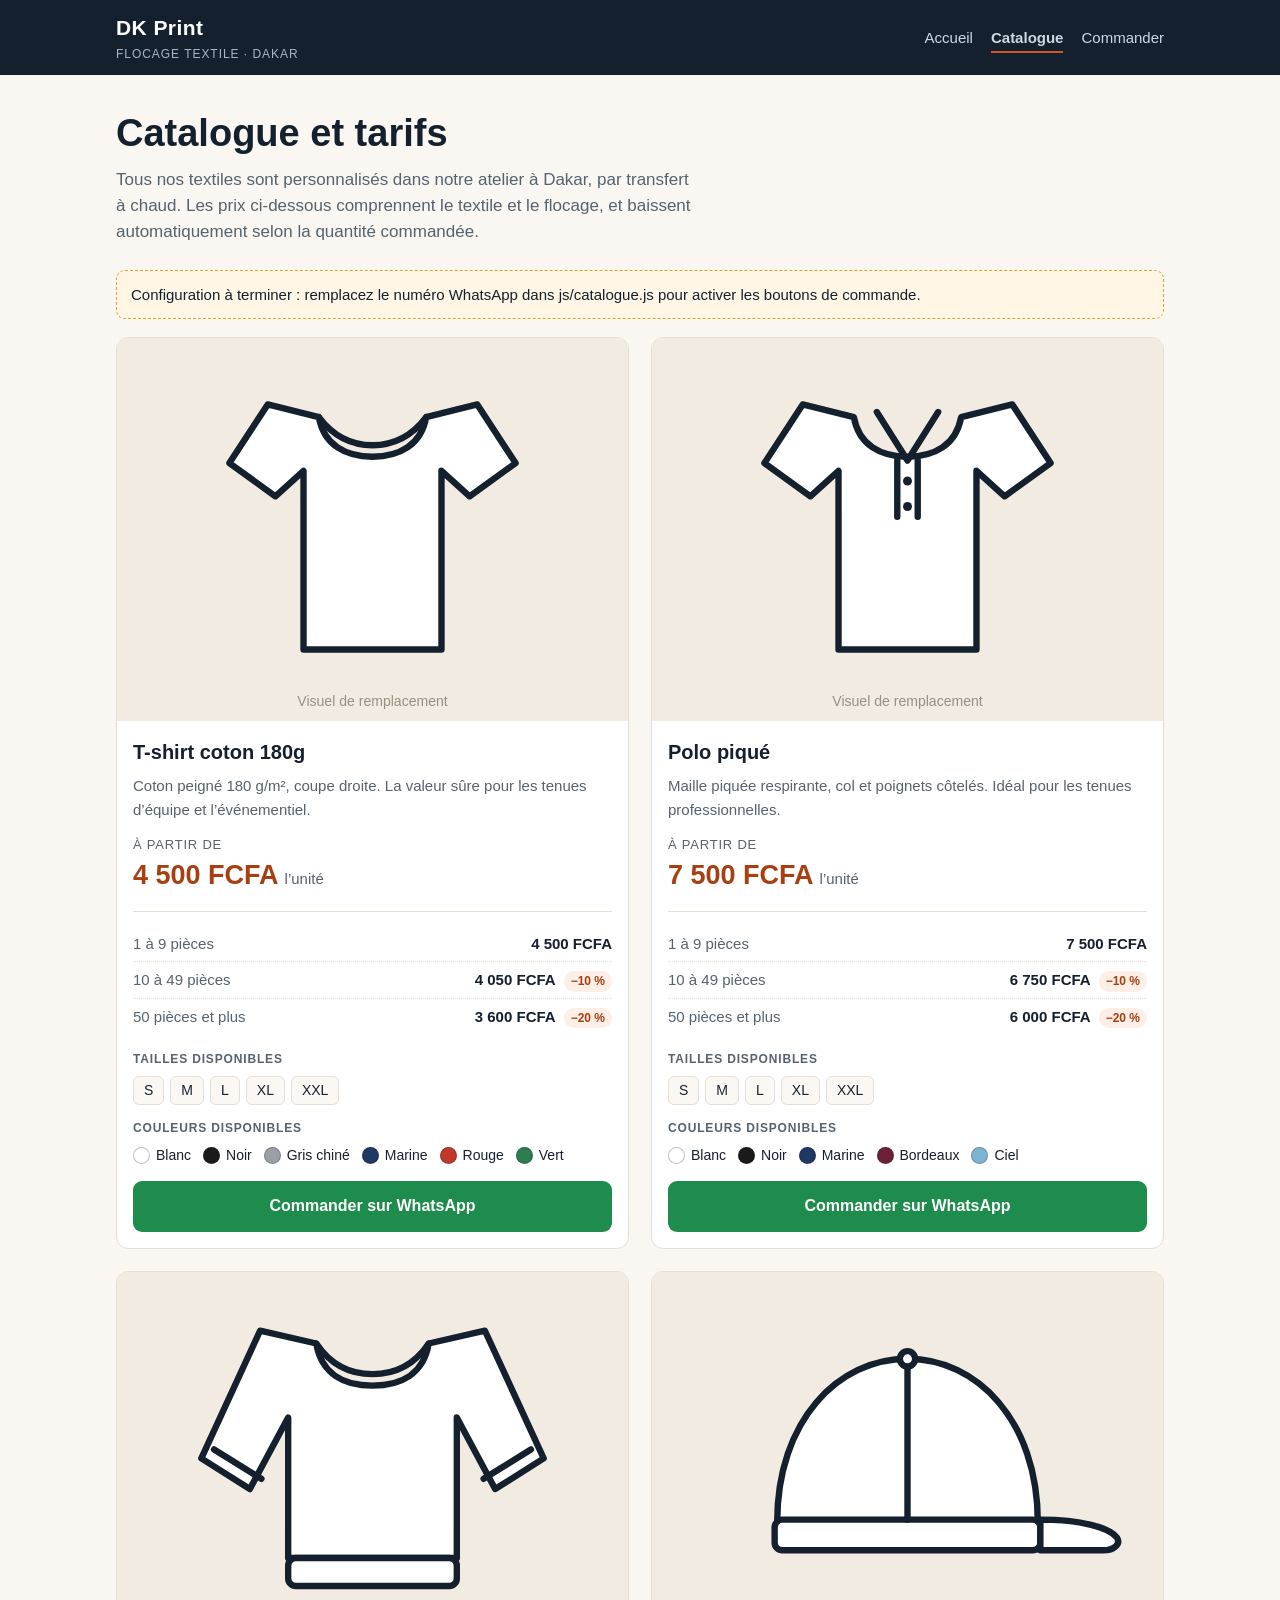
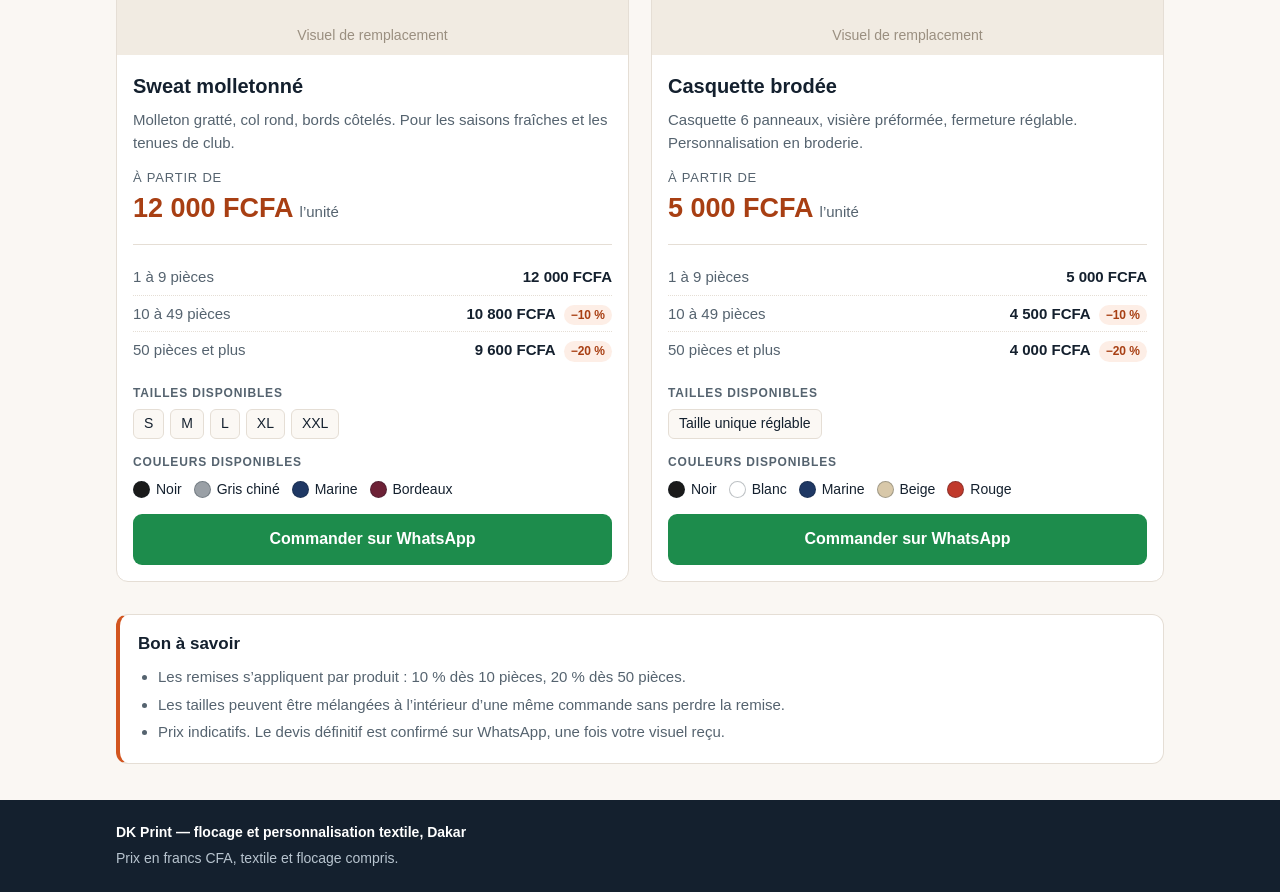
==== catalogue.html @ 84afbaed "Ajoute la page catalogue avec les quatre produits et les tarifs dégressifs Page statique sans dépend" ====
<!DOCTYPE html>
<html lang="fr">
<head>
<meta charset="utf-8">
<meta name="viewport" content="width=device-width, initial-scale=1">
<title>Catalogue et tarifs — DK Print, flocage textile à Dakar</title>
<meta name="description" content="T-shirts, polos, sweats et casquettes personnalisés par flocage à Dakar. Tarifs dégressifs à partir de 10 et 50 pièces. Devis sur WhatsApp.">
<meta property="og:title" content="Catalogue et tarifs — DK Print">
<meta property="og:description" content="Flocage textile à Dakar. T-shirts à partir de 4 500 FCFA, tarifs dégressifs dès 10 pièces.">
<meta property="og:type" content="website">
<meta property="og:locale" content="fr_FR">
<link rel="stylesheet" href="css/style.css">
</head>
<body>

<header class="entete">
  <div class="conteneur entete__barre">
    <a class="logo" href="index.html">
      <span class="logo__marque">DK&nbsp;Print</span>
      <span class="logo__metier">Flocage textile · Dakar</span>
    </a>
    <nav class="nav" aria-label="Navigation principale">
      <a href="index.html">Accueil</a>
      <a class="nav__actif" href="catalogue.html" aria-current="page">Catalogue</a>
      <a href="commander.html">Commander</a>
    </nav>
  </div>
</header>

<main class="conteneur">

  <h1 class="titre-page">Catalogue et tarifs</h1>
  <p class="chapo">
    Tous nos textiles sont personnalisés dans notre atelier à Dakar, par transfert à chaud.
    Les prix ci-dessous comprennent le textile et le flocage, et baissent automatiquement
    selon la quantité commandée.
  </p>

  <div id="catalogue" class="grille"></div>

  <noscript>
    <p class="avis-config">
      Cette page a besoin de JavaScript pour afficher le catalogue complet.
      Voici nos tarifs par pièce, textile et flocage compris :
    </p>
    <!-- Repli sans JavaScript. Si vous modifiez un prix dans js/catalogue.js,
         pensez à le reporter ici. -->
    <table class="tableau-repli">
      <caption>Prix unitaires, textile et flocage compris</caption>
      <thead>
        <tr><th scope="col">Produit</th><th scope="col">1 à 9</th><th scope="col">10 à 49</th><th scope="col">50 et +</th></tr>
      </thead>
      <tbody>
        <tr><th scope="row">T-shirt coton 180g</th><td>4&nbsp;500&nbsp;FCFA</td><td>4&nbsp;050&nbsp;FCFA</td><td>3&nbsp;600&nbsp;FCFA</td></tr>
        <tr><th scope="row">Polo piqué</th><td>7&nbsp;500&nbsp;FCFA</td><td>6&nbsp;750&nbsp;FCFA</td><td>6&nbsp;000&nbsp;FCFA</td></tr>
        <tr><th scope="row">Sweat molletonné</th><td>12&nbsp;000&nbsp;FCFA</td><td>10&nbsp;800&nbsp;FCFA</td><td>9&nbsp;600&nbsp;FCFA</td></tr>
        <tr><th scope="row">Casquette brodée</th><td>5&nbsp;000&nbsp;FCFA</td><td>4&nbsp;500&nbsp;FCFA</td><td>4&nbsp;000&nbsp;FCFA</td></tr>
      </tbody>
    </table>
  </noscript>

  <section class="note">
    <h2 class="note__titre">Bon à savoir</h2>
    <ul class="note__liste">
      <li>Les remises s’appliquent par produit : 10&nbsp;% dès 10 pièces, 20&nbsp;% dès 50 pièces.</li>
      <li>Les tailles peuvent être mélangées à l’intérieur d’une même commande sans perdre la remise.</li>
      <li>Prix indicatifs. Le devis définitif est confirmé sur WhatsApp, une fois votre visuel reçu.</li>
    </ul>
  </section>

</main>

<footer class="pied">
  <div class="conteneur">
    <p class="pied__marque">DK&nbsp;Print — flocage et personnalisation textile, Dakar</p>
    <p class="pied__mention">Prix en francs CFA, textile et flocage compris.</p>
  </div>
</footer>

<script src="js/catalogue.js"></script>
</body>
</html>
---- css/style.css ----
/* =========================================================================
   DK Print — feuille de style unique
   Les couleurs de la marque sont regroupées ci-dessous : changez-les ici
   et tout le site suit.
   ========================================================================= */

:root {
  --encre:       #14202e;   /* texte et aplats sombres   */
  --encre-doux:  #55636f;   /* texte secondaire          */
  --accent:      #d2551f;   /* orange DK Print           */
  --accent-fonce:#a83f13;
  --whatsapp:    #1d8c4c;
  --fond:        #faf7f3;   /* fond de page              */
  --carte:       #ffffff;
  --trait:       #e5ded5;
  --rayon:       12px;
}

* { box-sizing: border-box; }

body {
  margin: 0;
  background: var(--fond);
  color: var(--encre);
  font-family: -apple-system, BlinkMacSystemFont, "Segoe UI", Roboto, "Helvetica Neue", Arial, sans-serif;
  font-size: 17px;
  line-height: 1.55;
  -webkit-text-size-adjust: 100%;
}

img { max-width: 100%; height: auto; display: block; }

.conteneur {
  width: 100%;
  max-width: 1080px;
  margin: 0 auto;
  padding: 0 16px;
}

/* --- En-tête ----------------------------------------------------------- */

.entete {
  background: var(--encre);
  color: #fff;
}

.entete__barre {
  display: flex;
  flex-wrap: wrap;
  align-items: center;
  justify-content: space-between;
  gap: 8px 16px;
  padding-top: 12px;
  padding-bottom: 12px;
}

.logo { text-decoration: none; color: #fff; display: block; }
.logo__marque { display: block; font-size: 21px; font-weight: 700; letter-spacing: .02em; }
.logo__metier { display: block; font-size: 12px; color: #a9b6c2; text-transform: uppercase; letter-spacing: .08em; }

.nav { display: flex; gap: 18px; }
.nav a { color: #cdd8e2; text-decoration: none; font-size: 15px; padding: 4px 0; }
.nav a:hover, .nav a:focus { color: #fff; }
.nav__actif { color: #fff; font-weight: 600; box-shadow: inset 0 -2px 0 var(--accent); }

/* --- Titres de page ---------------------------------------------------- */

.titre-page {
  font-size: 30px;
  line-height: 1.2;
  margin: 28px 0 10px;
}

.chapo {
  margin: 0 0 24px;
  color: var(--encre-doux);
  max-width: 62ch;
}

/* --- Grille de produits ------------------------------------------------ */

.grille {
  display: grid;
  grid-template-columns: 1fr;
  gap: 18px;
  margin-bottom: 32px;
}

.carte {
  background: var(--carte);
  border: 1px solid var(--trait);
  border-radius: var(--rayon);
  overflow: hidden;
  display: flex;
  flex-direction: column;
}

.carte__media { background: #f1ebe2; }
.carte__media img { width: 100%; aspect-ratio: 4 / 3; object-fit: cover; }

.carte__corps { padding: 16px; display: flex; flex-direction: column; flex: 1; }

.carte__nom { margin: 0 0 6px; font-size: 20px; }
.carte__desc { margin: 0 0 14px; font-size: 15px; color: var(--encre-doux); }

/* Prix de départ */
.carte__depart {
  margin: 0 0 14px;
  padding-bottom: 14px;
  border-bottom: 1px solid var(--trait);
}
.carte__depart-mention { display: block; font-size: 13px; text-transform: uppercase; letter-spacing: .06em; color: var(--encre-doux); }
.carte__depart-prix { font-size: 27px; font-weight: 700; color: var(--accent-fonce); }
.carte__depart-unite { font-size: 15px; color: var(--encre-doux); margin-left: 6px; }

/* Paliers dégressifs */
.paliers { list-style: none; margin: 0 0 16px; padding: 0; font-size: 15px; }
.paliers__ligne {
  display: flex;
  justify-content: space-between;
  align-items: baseline;
  gap: 12px;
  padding: 6px 0;
  border-bottom: 1px dotted var(--trait);
}
.paliers__ligne:last-child { border-bottom: 0; }
.paliers__qte { color: var(--encre-doux); }
.paliers__prix { font-weight: 600; white-space: nowrap; }
.paliers__remise {
  display: inline-block;
  margin-left: 8px;
  padding: 1px 7px;
  border-radius: 999px;
  background: #fdeee6;
  color: var(--accent-fonce);
  font-size: 12px;
  font-weight: 700;
}

/* Tailles et couleurs */
.bloc { margin-bottom: 14px; }
.bloc__titre {
  margin: 0 0 7px;
  font-size: 12px;
  text-transform: uppercase;
  letter-spacing: .07em;
  color: var(--encre-doux);
  font-weight: 700;
}

.puces { list-style: none; display: flex; flex-wrap: wrap; gap: 6px; margin: 0; padding: 0; }
.puce {
  border: 1px solid var(--trait);
  border-radius: 6px;
  padding: 3px 10px;
  font-size: 14px;
  background: #fbf8f4;
}

.couleurs { list-style: none; display: flex; flex-wrap: wrap; gap: 6px 12px; margin: 0; padding: 0; }
.couleur { display: flex; align-items: center; gap: 6px; font-size: 14px; }
.couleur__pastille {
  width: 17px;
  height: 17px;
  border-radius: 50%;
  border: 1px solid rgba(20, 32, 46, .28);
  flex: none;
}

/* --- Boutons ----------------------------------------------------------- */

.bouton {
  display: block;
  margin-top: auto;
  padding: 13px 18px;
  border-radius: 9px;
  text-align: center;
  text-decoration: none;
  font-weight: 600;
  font-size: 16px;
}
.bouton--commande { background: var(--whatsapp); color: #fff; }
.bouton--commande:hover, .bouton--commande:focus { background: #176e3c; }

a:focus-visible, .bouton:focus-visible {
  outline: 3px solid var(--accent);
  outline-offset: 2px;
}

/* --- Encarts ----------------------------------------------------------- */

.note {
  background: #fff;
  border: 1px solid var(--trait);
  border-left: 4px solid var(--accent);
  border-radius: var(--rayon);
  padding: 16px 18px;
  margin-bottom: 36px;
}
.note__titre { margin: 0 0 8px; font-size: 17px; }
.note__liste { margin: 0; padding-left: 20px; font-size: 15px; color: var(--encre-doux); }
.note__liste li { margin-bottom: 4px; }

.avis-config {
  background: #fff6e5;
  border: 1px dashed #d9a33a;
  border-radius: 9px;
  padding: 12px 14px;
  font-size: 15px;
  margin: 0 0 18px;
}

.tableau-repli { border-collapse: collapse; width: 100%; font-size: 15px; margin-bottom: 28px; }
.tableau-repli caption { text-align: left; padding-bottom: 8px; color: var(--encre-doux); }
.tableau-repli th, .tableau-repli td { border: 1px solid var(--trait); padding: 8px 10px; text-align: left; }
.tableau-repli thead th { background: #f1ebe2; }

/* --- Pied de page ------------------------------------------------------ */

.pied {
  background: var(--encre);
  color: #b8c4cf;
  padding: 22px 0;
  font-size: 14px;
}
.pied__marque { margin: 0 0 4px; color: #fff; font-weight: 600; }
.pied__mention { margin: 0; }

/* --- À partir de 720 px ------------------------------------------------ */

@media (min-width: 720px) {
  .grille { grid-template-columns: 1fr 1fr; gap: 22px; }
  .titre-page { font-size: 38px; margin-top: 36px; }
}
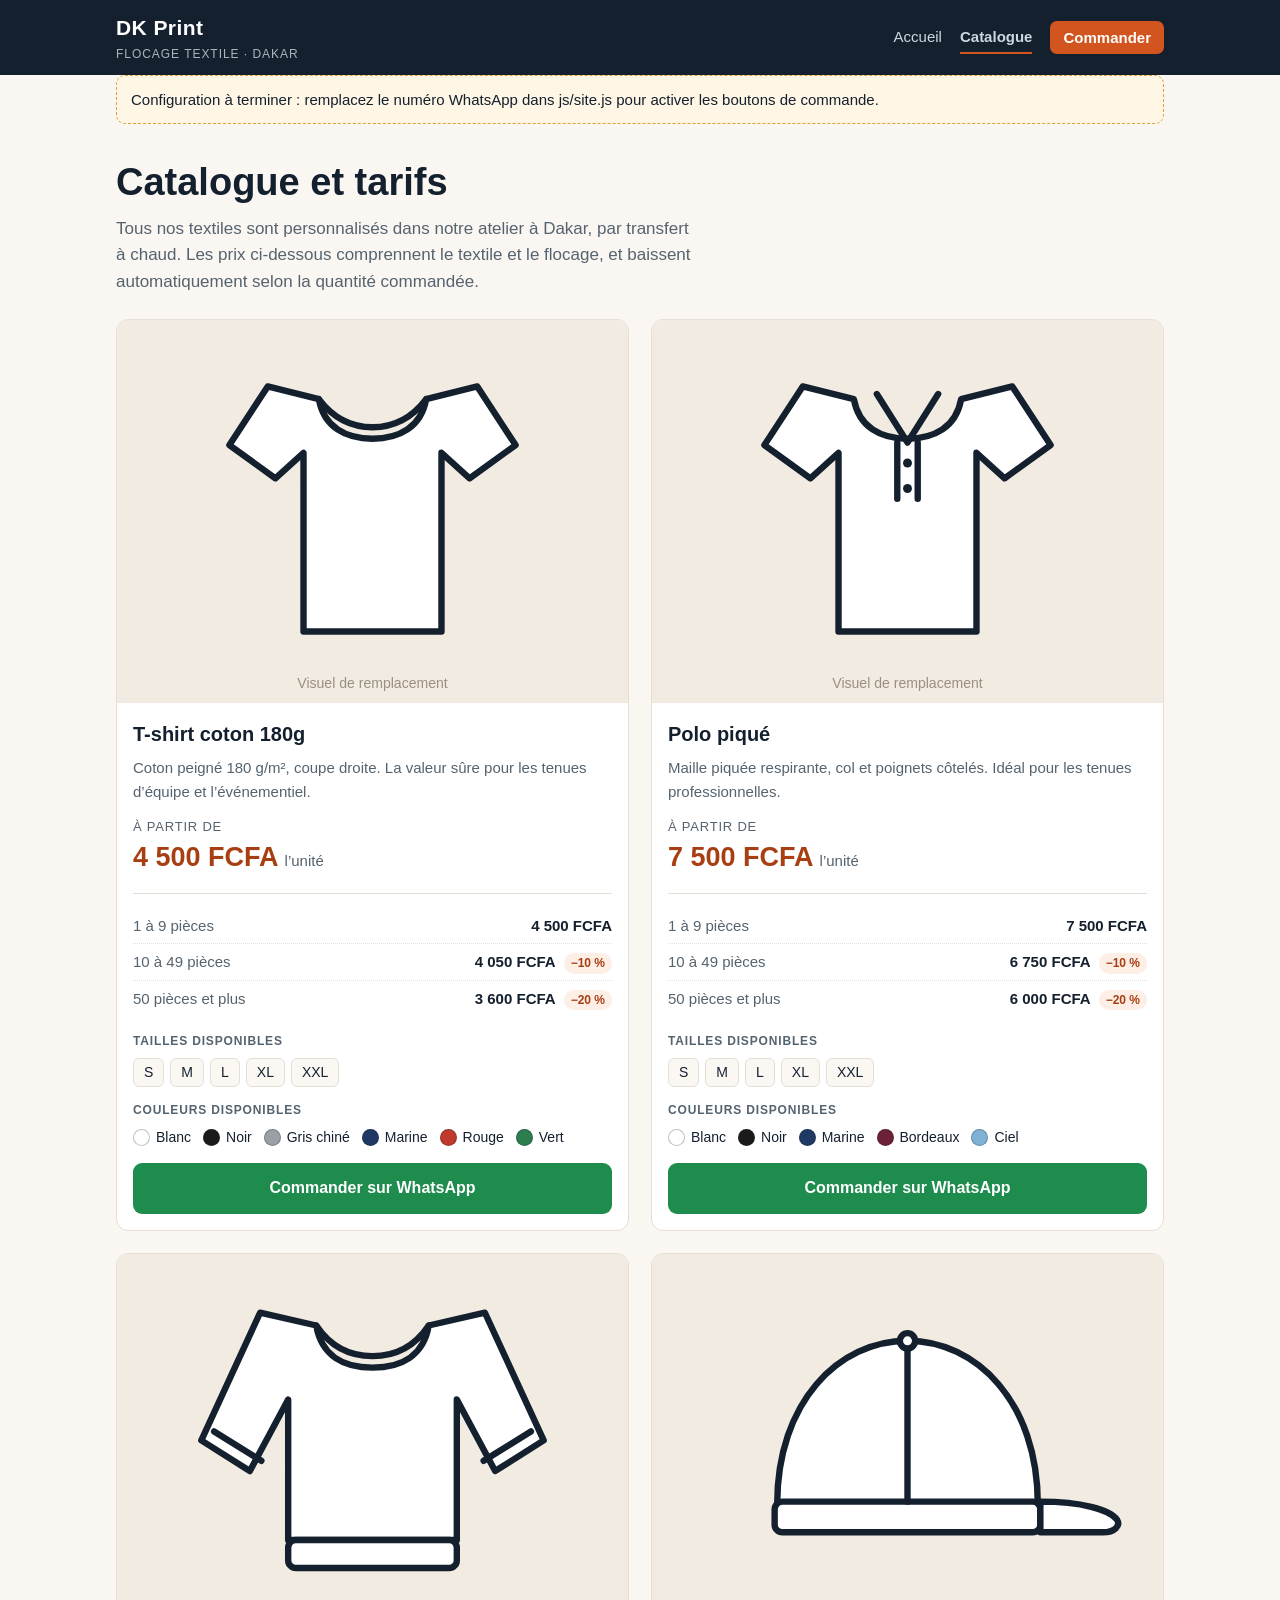
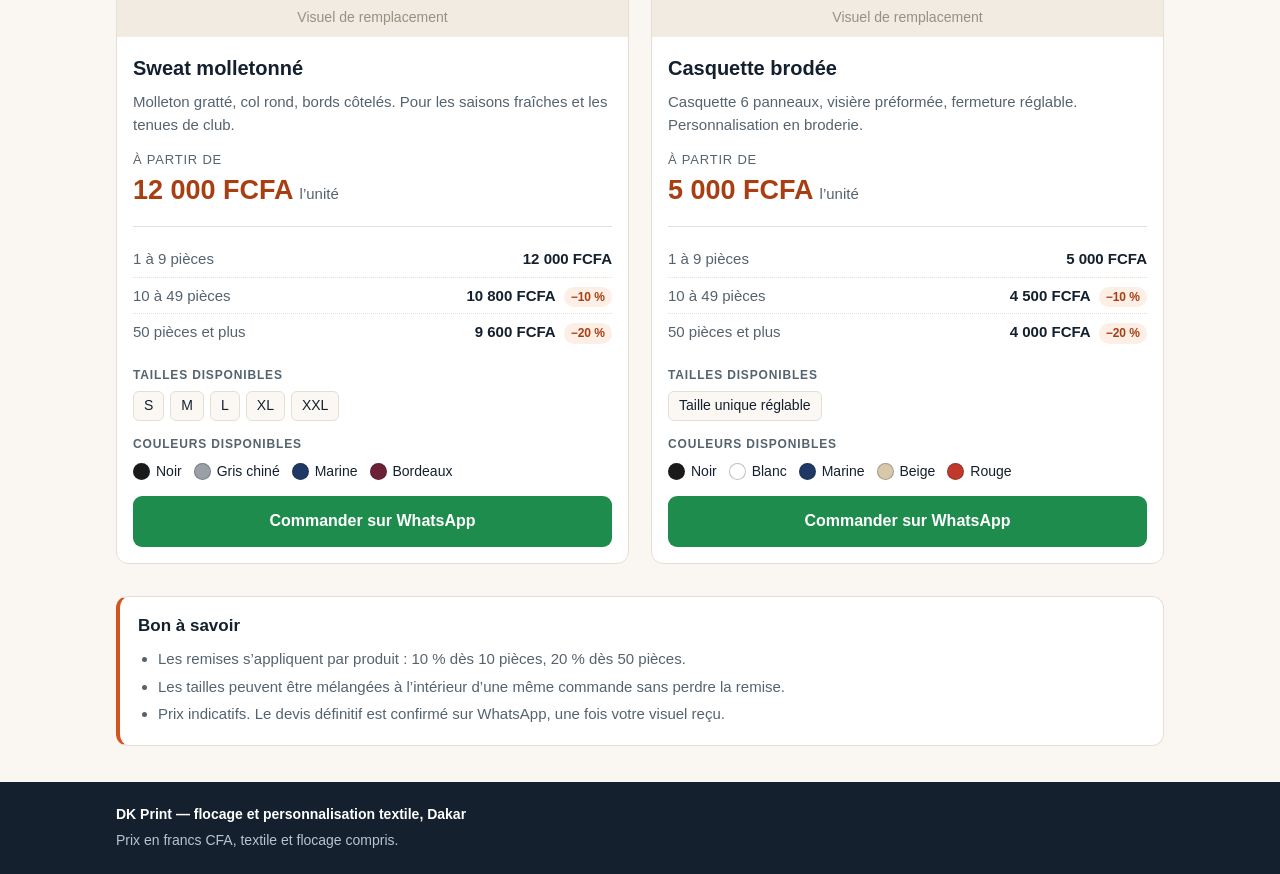
==== commit b0b8b32a: "Ajoute la page d'accueil et met les coordonnées en commun La vitrine : accroche, aperçu des tarifs, " ====
--- a/catalogue.html
+++ b/catalogue.html
@@ -22,7 +22,8 @@
     <nav class="nav" aria-label="Navigation principale">
       <a href="index.html">Accueil</a>
       <a class="nav__actif" href="catalogue.html" aria-current="page">Catalogue</a>
-      <a href="commander.html">Commander</a>
+      <!-- Ce lien devient commander.html une fois le configurateur construit. -->
+      <a class="nav__bouton" href="index.html#contact" data-whatsapp>Commander</a>
     </nav>
   </div>
 </header>
@@ -77,6 +78,7 @@
   </div>
 </footer>
 
+<script src="js/site.js"></script>
 <script src="js/catalogue.js"></script>
 </body>
 </html>
--- a/css/style.css
+++ b/css/style.css
@@ -232,3 +232,176 @@
   .grille { grid-template-columns: 1fr 1fr; gap: 22px; }
   .titre-page { font-size: 38px; margin-top: 36px; }
 }
+
+/* =========================================================================
+   Page d'accueil
+   ========================================================================= */
+
+/* --- Bouton de navigation ---------------------------------------------- */
+
+.nav__bouton {
+  background: var(--accent);
+  color: #fff !important;
+  border-radius: 7px;
+  padding: 5px 13px !important;
+  font-weight: 600;
+}
+.nav__bouton:hover, .nav__bouton:focus { background: var(--accent-fonce); }
+
+/* --- Accroche ----------------------------------------------------------- */
+
+.heros {
+  background: var(--encre);
+  color: #fff;
+  padding: 40px 0 44px;
+}
+.heros__titre {
+  margin: 0 0 14px;
+  font-size: 29px;
+  line-height: 1.18;
+  max-width: 18ch;
+}
+.heros__texte {
+  margin: 0 0 24px;
+  color: #c6d2dd;
+  font-size: 17px;
+  max-width: 54ch;
+}
+.heros__actions { display: flex; flex-wrap: wrap; gap: 10px; margin: 0; }
+.heros__actions .bouton { margin-top: 0; flex: 1 1 260px; }
+
+.bouton--principal { background: var(--accent); color: #fff; }
+.bouton--principal:hover, .bouton--principal:focus { background: var(--accent-fonce); }
+
+/* --- Sections ----------------------------------------------------------- */
+
+.section { padding: 34px 0; }
+.section-fond { background: #f3ede5; border-top: 1px solid var(--trait); border-bottom: 1px solid var(--trait); }
+.section__titre { font-size: 24px; margin: 0 0 18px; }
+.section__note { color: var(--encre-doux); font-size: 15px; margin: 14px 0 0; max-width: 62ch; }
+
+/* --- Bande de tarifs ---------------------------------------------------- */
+
+.tarifs { display: grid; grid-template-columns: 1fr 1fr; gap: 10px; }
+.tarif {
+  display: block;
+  background: var(--carte);
+  border: 1px solid var(--trait);
+  border-radius: var(--rayon);
+  padding: 13px 14px;
+  text-decoration: none;
+  color: inherit;
+}
+.tarif:hover, .tarif:focus { border-color: var(--accent); }
+.tarif__nom { display: block; font-weight: 600; font-size: 15px; margin-bottom: 5px; }
+.tarif__mention { display: block; font-size: 12px; text-transform: uppercase; letter-spacing: .06em; color: var(--encre-doux); }
+.tarif__prix { display: block; font-size: 20px; font-weight: 700; color: var(--accent-fonce); white-space: nowrap; }
+
+/* --- Prestations -------------------------------------------------------- */
+
+.prestations { display: grid; grid-template-columns: 1fr; gap: 14px; }
+.prestation {
+  background: var(--carte);
+  border: 1px solid var(--trait);
+  border-radius: var(--rayon);
+  padding: 16px 18px;
+}
+.prestation__titre { margin: 0 0 6px; font-size: 18px; }
+.prestation p { margin: 0; color: var(--encre-doux); font-size: 15px; }
+
+/* --- Étapes ------------------------------------------------------------- */
+
+.etapes { list-style: none; counter-reset: etape; margin: 0; padding: 0; display: grid; gap: 14px; }
+.etape { counter-increment: etape; position: relative; padding-left: 52px; }
+.etape::before {
+  content: counter(etape);
+  position: absolute;
+  left: 0;
+  top: 0;
+  width: 36px;
+  height: 36px;
+  border-radius: 50%;
+  background: var(--accent);
+  color: #fff;
+  font-weight: 700;
+  font-size: 17px;
+  display: flex;
+  align-items: center;
+  justify-content: center;
+}
+.etape__titre { margin: 4px 0 4px; font-size: 18px; }
+.etape p { margin: 0; color: var(--encre-doux); font-size: 15px; }
+
+/* --- Galerie ------------------------------------------------------------ */
+
+.galerie { list-style: none; margin: 0; padding: 0; display: grid; grid-template-columns: 1fr 1fr; gap: 12px; }
+.galerie__item {
+  background: var(--carte);
+  border: 1px solid var(--trait);
+  border-radius: var(--rayon);
+  overflow: hidden;
+}
+.galerie__item img { width: 100%; aspect-ratio: 4 / 3; object-fit: cover; }
+.galerie__legende { display: block; padding: 8px 10px; font-size: 14px; font-weight: 600; }
+
+/* --- Questions fréquentes ----------------------------------------------- */
+
+.faq {
+  background: var(--carte);
+  border: 1px solid var(--trait);
+  border-radius: var(--rayon);
+  margin-bottom: 8px;
+  padding: 0 16px;
+}
+.faq__question {
+  cursor: pointer;
+  font-weight: 600;
+  padding: 13px 0;
+  list-style: none;
+  display: flex;
+  justify-content: space-between;
+  align-items: center;
+  gap: 12px;
+}
+.faq__question::-webkit-details-marker { display: none; }
+.faq__question::after {
+  content: '+';
+  color: var(--accent);
+  font-size: 22px;
+  font-weight: 700;
+  line-height: 1;
+  flex: none;
+}
+.faq[open] .faq__question::after { content: '\2212'; }
+.faq__reponse { margin: 0 0 14px; color: var(--encre-doux); font-size: 15px; max-width: 66ch; }
+
+/* --- Contact ------------------------------------------------------------ */
+
+.contact { display: grid; grid-template-columns: 1fr; gap: 14px; }
+.contact__bloc {
+  background: var(--carte);
+  border: 1px solid var(--trait);
+  border-radius: var(--rayon);
+  padding: 16px 18px;
+}
+.contact__titre { margin: 0 0 8px; font-size: 18px; }
+.contact__bloc p { margin: 0 0 10px; color: var(--encre-doux); font-size: 15px; }
+.contact__numero { font-size: 20px; font-weight: 700; color: var(--encre) !important; }
+.contact__aremplir { font-style: italic; }
+.contact__bloc .bouton { margin-top: 4px; }
+
+/* --- À partir de 720 px -------------------------------------------------- */
+
+@media (min-width: 720px) {
+  .heros { padding: 60px 0 64px; }
+  .heros__titre { font-size: 44px; }
+  .heros__texte { font-size: 19px; }
+  .heros__actions .bouton { flex: 0 0 auto; }
+  .section { padding: 44px 0; }
+  .section__titre { font-size: 29px; }
+  .tarifs { grid-template-columns: repeat(4, 1fr); }
+  .prestations { grid-template-columns: 1fr 1fr; }
+  .etapes { grid-template-columns: 1fr 1fr; gap: 20px 28px; }
+  .galerie { grid-template-columns: repeat(4, 1fr); }
+  .contact { grid-template-columns: 1fr 1fr; gap: 20px; }
+}
